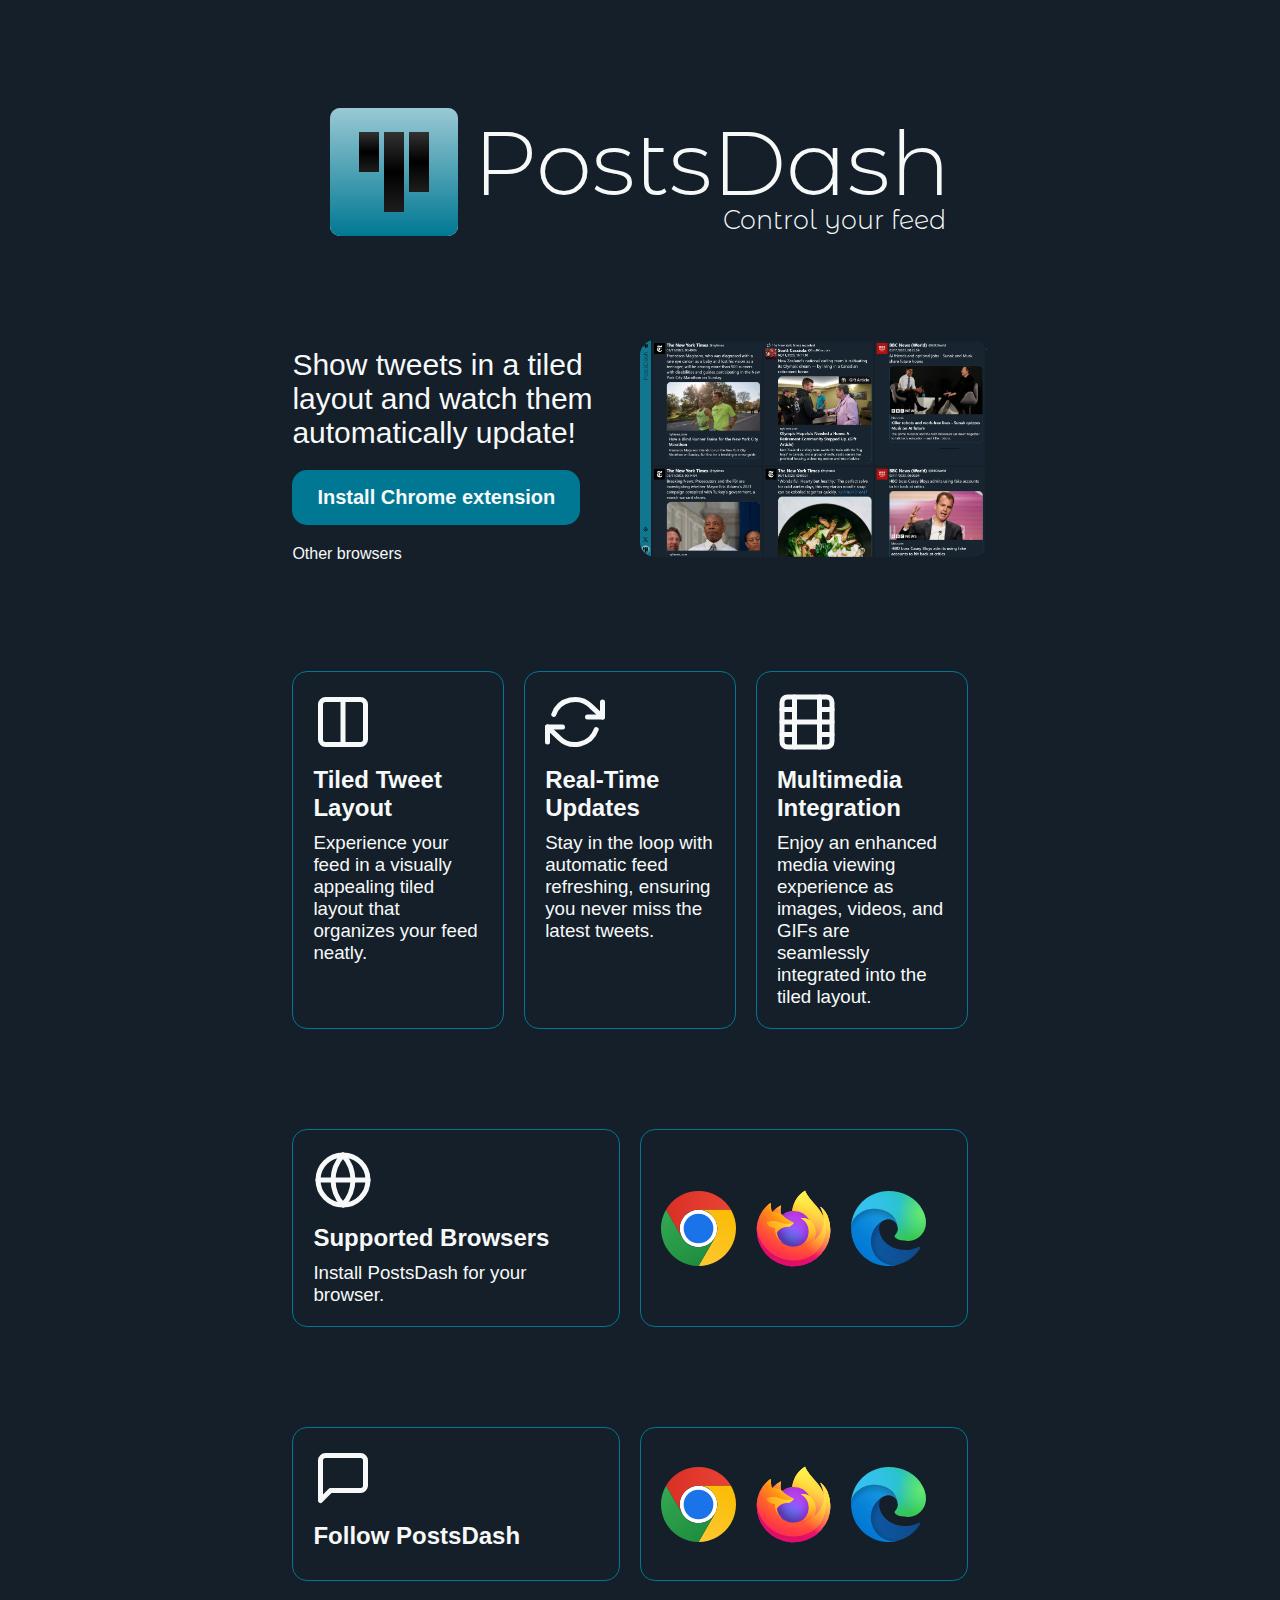
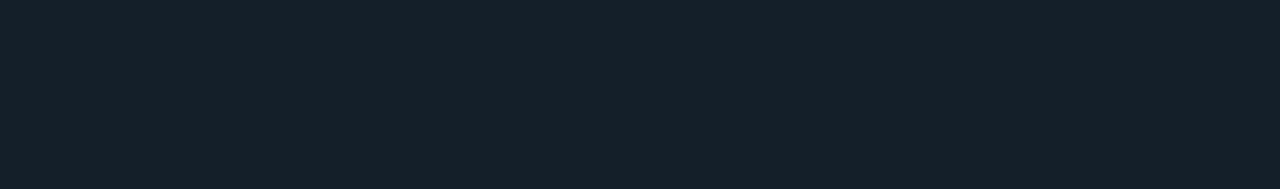
==== index.html @ 72c4cdf2 "Changed folder structure." ====
<!DOCTYPE html>
<html>

<head>
    <meta charset="UTF-8">
    <meta name="viewport" content="width=device-width, initial-scale=1.0">
    <title>Get PostsDash for your browser</title>
    <meta name="description" content="Install PostsDash, the ultimate browser extension for Twitter / X users! Experience tweets in a visually appealing tiled layout, stay updated with real-time content and enhance your Twitter experience with our user-friendly extension.">

    <script type="application/ld+json">
        {
            "@context": "http://schema.org",
            "@type": "Organization",
            "name": "PostsDash",
            "description": "A browser extension to visualize tweets in a tiled layout and shows new tweets automatically.",
            "url": "https://postsdash.com",
            "logo": "http://postsdash.com/images/logo.png",
            "email": "mail@postsdash.com"
        }
    </script>

    <script src="js/script.js"></script>
    <link rel="stylesheet" href="css/styles.css">
</head>

<body>
    <div class="contentArea">
        <div class="topSpacer"></div>
        <div class="logoContainer">
            <div class="iconContainer">
                <img class="icon" src="images/logo.svg">
            </div>
            <div class="textContainer">
                <div class="logo">PostsDash</div>
                <div class="slogan">Control your feed</div>
            </div>
        </div>
        <div class="installContainer">
            <div class="infoPanel">
                <h1 class="infoText">Show tweets in a tiled layout and watch them automatically update!</h1>
                <div class="installButton">Install</div>
                <a class="otherBrowsersLink" href="#browsers">Other browsers</a>
            </div>
            <div class="screenshotPanel">
                <img class="screenshot" src="images/screenshot.png">
            </div>
        </div>
        <div class="featureContainer">
            <div class="feature">
                <svg class="featureIcon" xmlns="http://www.w3.org/2000/svg" width="24" height="24" viewBox="0 0 24 24" fill="none" stroke="currentColor"
                    stroke-width="2" stroke-linecap="round" stroke-linejoin="round" class="feather feather-columns">
                    <path d="M12 3h7a2 2 0 0 1 2 2v14a2 2 0 0 1-2 2h-7m0-18H5a2 2 0 0 0-2 2v14a2 2 0 0 0 2 2h7m0-18v18"></path>
                </svg>
                <h2 class="featureTitle">Tiled Tweet Layout</h2>
                <h3 class="featureText">Experience your feed in a visually appealing tiled layout that organizes your feed neatly.</h3>
            </div>
            <div class="feature">
                <svg class="featureIcon" xmlns="http://www.w3.org/2000/svg" width="24" height="24" viewBox="0 0 24 24" fill="none" stroke="currentColor"
                    stroke-width="2" stroke-linecap="round" stroke-linejoin="round" class="feather feather-refresh-cw">
                    <polyline points="23 4 23 10 17 10"></polyline>
                    <polyline points="1 20 1 14 7 14"></polyline>
                    <path d="M3.51 9a9 9 0 0 1 14.85-3.36L23 10M1 14l4.64 4.36A9 9 0 0 0 20.49 15"></path>
                </svg>
                <h2 class="featureTitle">Real-Time Updates</h2>
                <h3 class="featureText">Stay in the loop with automatic feed refreshing, ensuring you never miss the latest tweets.</h3>
            </div>
            <div class="feature">
                <svg class="featureIcon" xmlns="http://www.w3.org/2000/svg" width="24" height="24" viewBox="0 0 24 24" fill="none"
                    stroke="currentColor" stroke-width="2" stroke-linecap="round" stroke-linejoin="round" class="feather feather-film">
                    <rect x="2" y="2" width="20" height="20" rx="2.18" ry="2.18"></rect>
                    <line x1="7" y1="2" x2="7" y2="22"></line>
                    <line x1="17" y1="2" x2="17" y2="22"></line>
                    <line x1="2" y1="12" x2="22" y2="12"></line>
                    <line x1="2" y1="7" x2="7" y2="7"></line>
                    <line x1="2" y1="17" x2="7" y2="17"></line>
                    <line x1="17" y1="17" x2="22" y2="17"></line>
                    <line x1="17" y1="7" x2="22" y2="7"></line>
                </svg>
                <h2 class="featureTitle">Multimedia Integration</h2>
                <h3 class="featureText">Enjoy an enhanced media viewing experience as images, videos, and GIFs are seamlessly integrated into the tiled layout.</h3>
            </div>
        </div>
        <div id="browsers" class="browserContainer">
            <div class="feature">
                <svg class="featureIcon" xmlns="http://www.w3.org/2000/svg" width="24" height="24" viewBox="0 0 24 24" fill="none" stroke="currentColor"
                    stroke-width="2" stroke-linecap="round" stroke-linejoin="round" class="feather feather-globe">
                    <circle cx="12" cy="12" r="10"></circle>
                    <line x1="2" y1="12" x2="22" y2="12"></line>
                    <path d="M12 2a15.3 15.3 0 0 1 4 10 15.3 15.3 0 0 1-4 10 15.3 15.3 0 0 1-4-10 15.3 15.3 0 0 1 4-10z"></path>
                </svg>
                <h2 class="featureTitle">Supported Browsers</h2>
                <h3 class="featureText">Install PostsDash for your browser.</h3>
            </div>
            <div class="feature centeredIcons">
                <img class="browserIcon" src="images/chrome.svg">
                <img class="browserIcon" src="images/firefox.svg">
                <img class="browserIcon" src="images/edge.svg">
            </div>
        </div>
        <div id="social" class="socialContainer">
            <div class="feature">
                <svg class="featureIcon" xmlns="http://www.w3.org/2000/svg" width="24" height="24" viewBox="0 0 24 24" fill="none" stroke="currentColor"
                    stroke-width="2" stroke-linecap="round" stroke-linejoin="round" class="feather feather-message-square">
                    <path d="M21 15a2 2 0 0 1-2 2H7l-4 4V5a2 2 0 0 1 2-2h14a2 2 0 0 1 2 2z"></path>
                </svg>
                <h2 class="featureTitle">Follow PostsDash</h2>
            </div>
            <div class="feature centeredIcons">
                <img class="browserIcon" src="images/chrome.svg">
                <img class="browserIcon" src="images/firefox.svg">
                <img class="browserIcon" src="images/edge.svg">
            </div>
        </div>
        <div class="bottomSpacer"></div>
    </div>
</body>

</html>
---- css/styles.css ----
:root {
    --sidebar-colour: rgba(0, 120, 147, 1);
    --sidebar-colour-hover: rgb(1, 131, 160);
}

@font-face {
    font-family: "logofont";
    src: url(../fonts/logofont.ttf);
}

html {
    scroll-behavior: smooth;
}

body {
    color: rgb(247, 249, 249);
    background-color: hsl(210, 34%, 12%);
    scrollbar-color: var(--sidebar-colour) rgba(0, 0, 0, 0);
    font-family: -apple-system, BlinkMacSystemFont, "Segoe UI", Roboto, Helvetica, Arial, sans-serif;
}

.contentArea {
    width: 55%;
    display: flex;
    margin: 0px auto;
    flex-direction: column;
}

.topSpacer,
.bottomSpacer {
    height: 100px;
}

.logoContainer {
    display: flex;
    width: 100%;
    cursor: default;
    margin-bottom: 100px;
    flex-direction: row;
    justify-content: center;
    font-family: 'logofont';
}

.textContainer {
    display: flex;
    margin-left: 15px;
    flex-direction: column;
}

.logo {
    font-size: 90px;
}

.slogan {
    display: flex;
    margin-top: -14px;
    font-size: 25.5px;
    margin-right: 5px;
    justify-content: end;
}

.installContainer {
    display: flex;
    align-items: center;
    margin-bottom: 100px;
    justify-content: center;
}

.featureContainer,
.browserContainer,
.socialContainer {
    display: flex;
    margin-bottom: 100px;
}

.browserIcon {
    width: 75px;
    margin-right: 20px;
}

.browserIcon:hover {
    cursor: pointer;
}

p {
    margin: 5px;
    font-size: 20px;
}

.infoPanel {
    width: 50%;
}

.infoText {
    font-size: 30px;
    margin-bottom: 20px;
}

h1,
h2,
h3 {
    margin-top: unset;
    font-weight: unset;
    margin-bottom: unset;
}

.installButton {
    display: flex;
    height: 55px;
    font-size: 20px;
    padding: 0 25px;
    font-weight: bold;
    width: fit-content;
    border-radius: 15px;
    margin-bottom: 20px;
    align-items: center;
    justify-content: center;
    background-color: rgba(0, 120, 147, 1);
}

.otherBrowsersLink {
    all: unset;
    cursor: pointer;
    font-weight: lighter;
}

.screenshotPanel {
    width: 50%;
}

.screenshot {
    width: 100%;
    margin-bottom: 10px;
    border-radius: 15px;
}

.feature {
    flex: 1;
    padding: 20px;
    border: 1px solid rgba(0, 120, 147, 1);
    margin-right: 20px;
    border-radius: 15px;
}

.centeredIcons {
    display: flex;
    align-items: center;
    justify-content: center;
}

.featureIcon {
    width: 60px;
    height: 60px;
    margin-bottom: 10px;
}

.featureTitle {
    font-weight: bold;
    font-size: 24px;
    margin-bottom: 10px;
}

body::-webkit-scrollbar {
    width: 7px;
    /* Width of vertical scrollbar */
    height: 7px;
    /* Height of horizontal scrollbar */
}

/* Track */
body::-webkit-scrollbar-track {
    /* Track color */
    background: rgba(0, 0, 0, 0);
}

/* Handle */
body::-webkit-scrollbar-thumb {
    /* Handle color */
    border-radius: 5px;
    background: var(--sidebar-colour);
}

/* Handle on hover */
body::-webkit-scrollbar-thumb:hover {
    /* Handle color on hover */
    background: var(--sidebar-colour-hover);
}
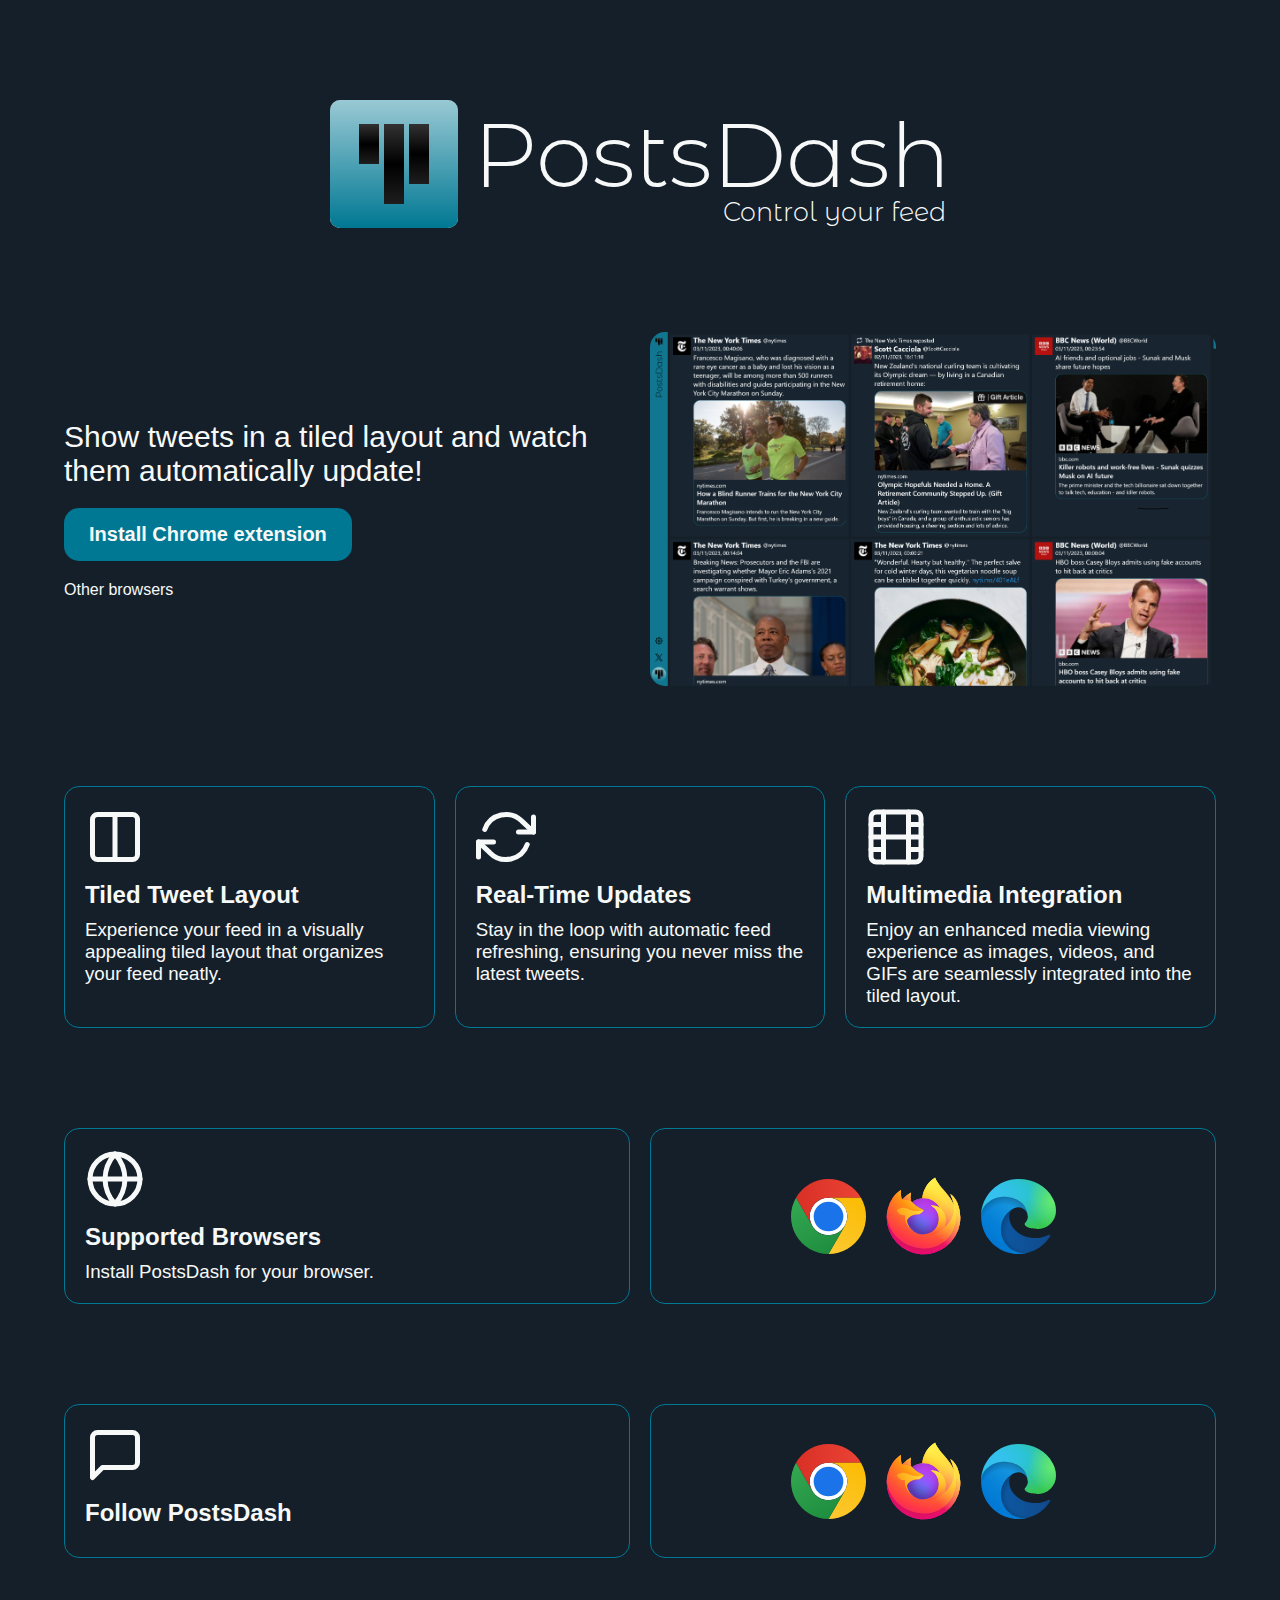
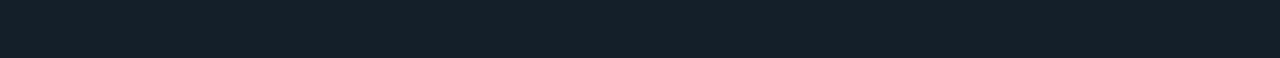
==== commit 4e7d7734: "Added link preview properties." ====
--- a/index.html
+++ b/index.html
@@ -6,6 +6,12 @@
     <meta name="viewport" content="width=device-width, initial-scale=1.0">
     <title>Get PostsDash for your browser</title>
     <meta name="description" content="Install PostsDash, the ultimate browser extension for Twitter / X users! Experience tweets in a visually appealing tiled layout, stay updated with real-time content and enhance your Twitter experience with our user-friendly extension.">
+
+    <meta property="og:title" content="PostsDash">
+    <meta property="og:description" content="Install PostsDash, the ultimate browser extension for Twitter / X users! Experience tweets in a visually appealing tiled layout, stay updated with real-time content and enhance your Twitter experience with our user-friendly extension.">
+    <meta property="og:image" content="https://postsdash.com/linkpreview.png">
+    <meta property="og:url" content="https://postsdash.com">
+    <meta property="og:type" content="website">
 
     <script type="application/ld+json">
         {
--- a/css/styles.css
+++ b/css/styles.css
@@ -1,6 +1,7 @@
 :root {
     --sidebar-colour: rgba(0, 120, 147, 1);
     --sidebar-colour-hover: rgb(1, 131, 160);
+    --sidebar-colour-active: rgb(2, 111, 135);
 }
 
 @font-face {
@@ -13,6 +14,7 @@
 }
 
 body {
+    margin: 0px;
     color: rgb(247, 249, 249);
     background-color: hsl(210, 34%, 12%);
     scrollbar-color: var(--sidebar-colour) rgba(0, 0, 0, 0);
@@ -20,30 +22,32 @@
 }
 
 .contentArea {
-    width: 55%;
+    width: 90%;
+    gap: 100px;
     display: flex;
     margin: 0px auto;
+    max-width: 1400px;
     flex-direction: column;
 }
 
 .topSpacer,
 .bottomSpacer {
-    height: 100px;
+    height: 0px;
 }
 
 .logoContainer {
-    display: flex;
+    gap: 15px;
     width: 100%;
+    display: flex;
     cursor: default;
-    margin-bottom: 100px;
+    flex-wrap: wrap;
     flex-direction: row;
-    justify-content: center;
     font-family: 'logofont';
+    justify-content: center;
 }
 
 .textContainer {
     display: flex;
-    margin-left: 15px;
     flex-direction: column;
 }
 
@@ -60,17 +64,19 @@
 }
 
 .installContainer {
-    display: flex;
+    gap: 20px;
+    display: flex;
+    flex-wrap: wrap;
     align-items: center;
-    margin-bottom: 100px;
     justify-content: center;
 }
 
 .featureContainer,
 .browserContainer,
 .socialContainer {
-    display: flex;
-    margin-bottom: 100px;
+    gap: 20px;
+    display: flex;
+    flex-wrap: wrap;
 }
 
 .browserIcon {
@@ -87,13 +93,17 @@
     font-size: 20px;
 }
 
-.infoPanel {
+.infoPanel, .screenshotPanel {
+    flex: 1;
+    gap: 20px;
     width: 50%;
+    display: flex;
+    min-width: 195px;
+    flex-direction: column;
 }
 
 .infoText {
     font-size: 30px;
-    margin-bottom: 20px;
 }
 
 h1,
@@ -106,40 +116,51 @@
 
 .installButton {
     display: flex;
-    height: 55px;
     font-size: 20px;
-    padding: 0 25px;
+    cursor: pointer;
+    padding: 15px 25px;
     font-weight: bold;
     width: fit-content;
     border-radius: 15px;
-    margin-bottom: 20px;
     align-items: center;
+    height: fit-content;
     justify-content: center;
     background-color: rgba(0, 120, 147, 1);
+    transition: background-color 0.3s ease-out 0s;
+}
+
+.installButton:hover {
+    background-color: var(--sidebar-colour-hover);
+}
+
+.installButton:active {
+    background-color: var(--sidebar-colour-active);
 }
 
 .otherBrowsersLink {
     all: unset;
     cursor: pointer;
+    width: fit-content;
     font-weight: lighter;
 }
 
-.screenshotPanel {
-    width: 50%;
+.otherBrowsersLink:hover {
+    text-decoration: underline;
 }
 
 .screenshot {
     width: 100%;
-    margin-bottom: 10px;
     border-radius: 15px;
 }
 
 .feature {
-    flex: 1;
+    flex: 1 1 0px;
     padding: 20px;
+    min-width: 195px;
+    border-radius: 15px;
+    box-sizing: border-box;
+    width: calc(33.3333% - 20px);
     border: 1px solid rgba(0, 120, 147, 1);
-    margin-right: 20px;
-    border-radius: 15px;
 }
 
 .centeredIcons {
@@ -184,4 +205,22 @@
 body::-webkit-scrollbar-thumb:hover {
     /* Handle color on hover */
     background: var(--sidebar-colour-hover);
-}+}
+
+@media screen and (max-width: 768px) {
+    .contentArea {
+        gap: 50px;
+    }
+
+    .logo {
+        font-size: calc(100% + 13.4vw);
+    }
+    
+    .slogan {
+        font-size: calc(100% + 0.9vw);
+    }
+
+    .infoText {
+        font-size: calc(100% + 1.5vw);
+    }
+}
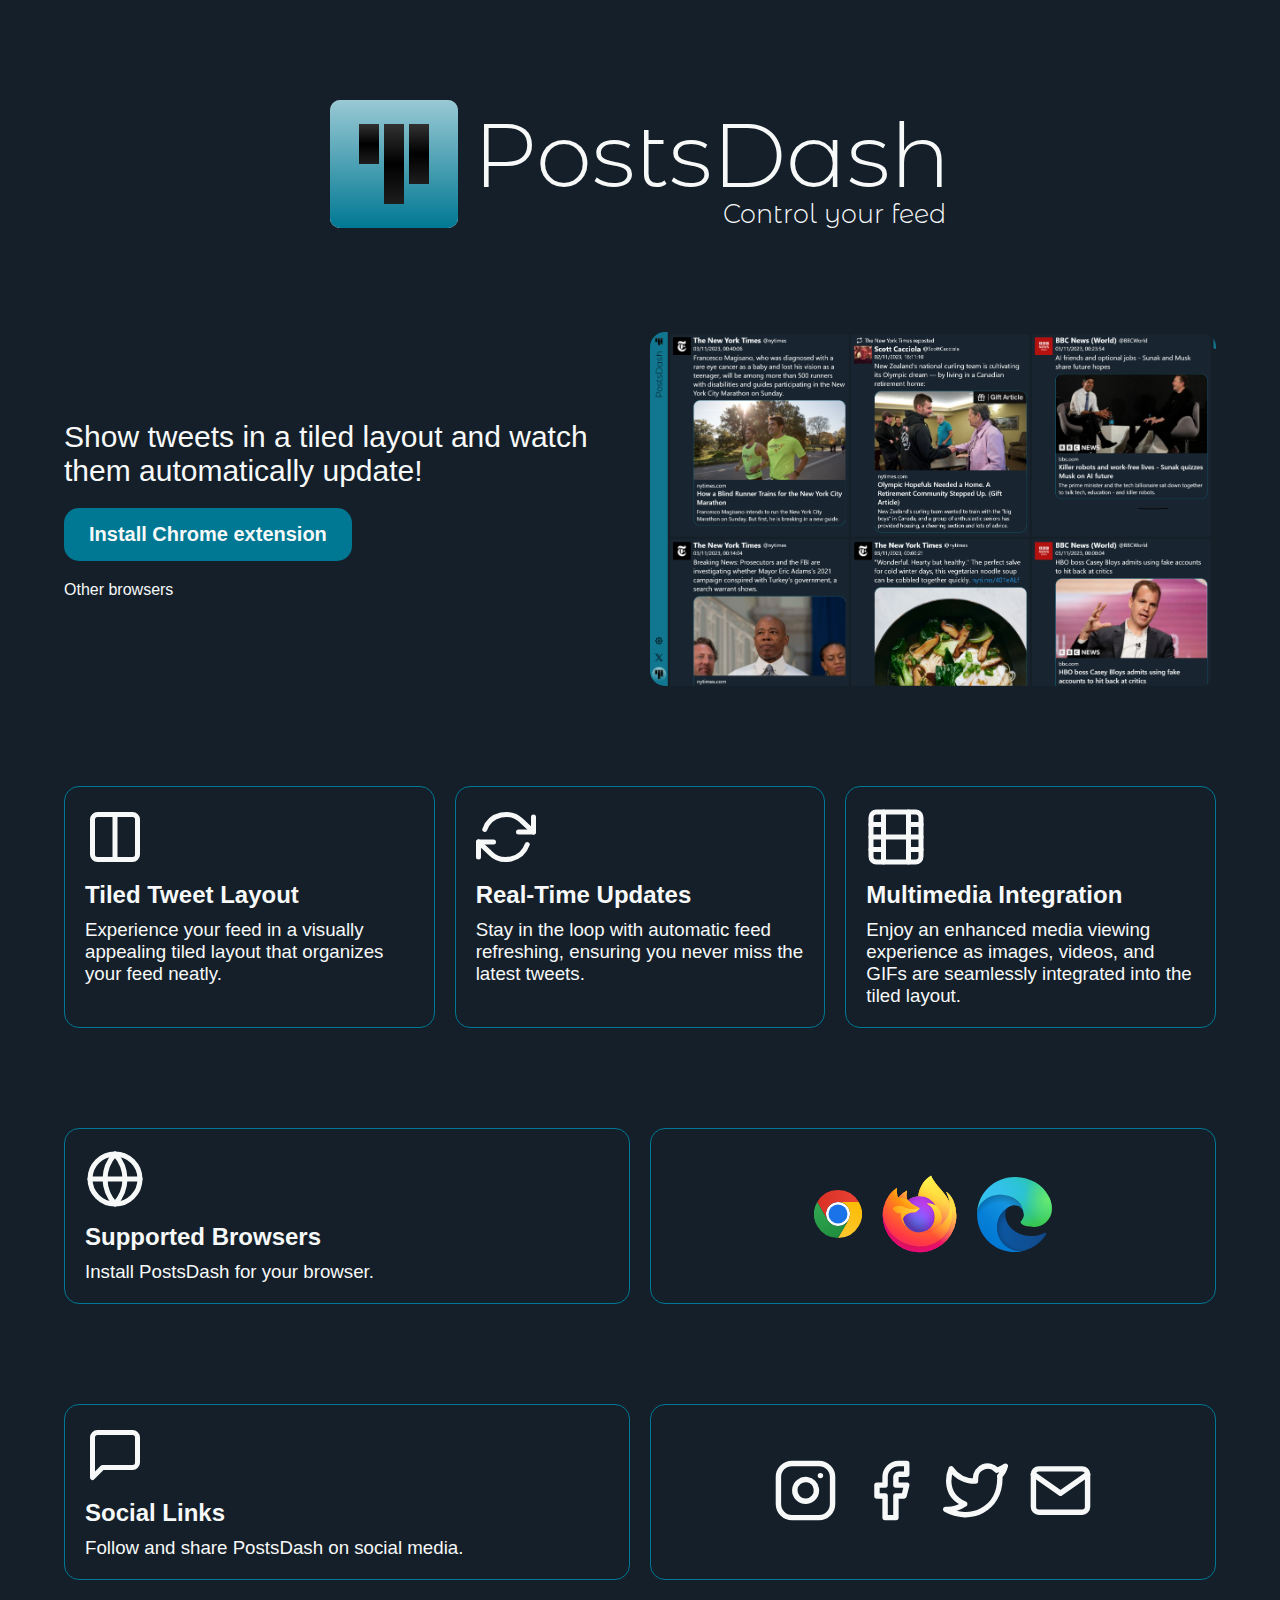
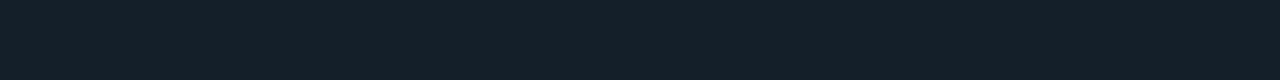
==== commit d2e762df: "Added social media icons and all links." ====
--- a/index.html
+++ b/index.html
@@ -5,11 +5,15 @@
     <meta charset="UTF-8">
     <meta name="viewport" content="width=device-width, initial-scale=1.0">
     <title>Get PostsDash for your browser</title>
-    <meta name="description" content="Install PostsDash, the ultimate browser extension for Twitter / X users! Experience tweets in a visually appealing tiled layout, stay updated with real-time content and enhance your Twitter experience with our user-friendly extension.">
+    <link rel="icon" type="image/x-icon" href="images/favicon.ico">
+
+    <meta name="description"
+        content="Install PostsDash, the ultimate browser extension for Twitter / X users! Experience tweets in a visually appealing tiled layout, stay updated with real-time content and enhance your Twitter experience with our user-friendly extension.">
 
     <meta property="og:title" content="PostsDash">
-    <meta property="og:description" content="Install PostsDash, the ultimate browser extension for Twitter / X users! Experience tweets in a visually appealing tiled layout, stay updated with real-time content and enhance your Twitter experience with our user-friendly extension.">
-    <meta property="og:image" content="https://postsdash.com/linkpreview.png">
+    <meta property="og:description"
+        content="Install PostsDash, the ultimate browser extension for Twitter / X users! Experience tweets in a visually appealing tiled layout, stay updated with real-time content and enhance your Twitter experience with our user-friendly extension.">
+    <meta property="og:image" content="https://andrezammit.github.io/postsdashsite/images/linkpreview.png">
     <meta property="og:url" content="https://postsdash.com">
     <meta property="og:type" content="website">
 
@@ -32,19 +36,23 @@
 <body>
     <div class="contentArea">
         <div class="topSpacer"></div>
-        <div class="logoContainer">
-            <div class="iconContainer">
-                <img class="icon" src="images/logo.svg">
+        <a href="#">
+            <div class="logoContainer">
+                <div class="iconContainer">
+                    <img class="icon" src="images/logo.svg">
+                </div>
+                <div class="textContainer">
+                    <div class="logo">PostsDash</div>
+                    <div class="slogan">Control your feed</div>
+                </div>
             </div>
-            <div class="textContainer">
-                <div class="logo">PostsDash</div>
-                <div class="slogan">Control your feed</div>
-            </div>
-        </div>
+        </a>
         <div class="installContainer">
             <div class="infoPanel">
                 <h1 class="infoText">Show tweets in a tiled layout and watch them automatically update!</h1>
-                <div class="installButton">Install</div>
+                <a href="" target="_blank" class="installButtonLink">
+                    <div class="installButton">Install</div>
+                </a>
                 <a class="otherBrowsersLink" href="#browsers">Other browsers</a>
             </div>
             <div class="screenshotPanel">
@@ -53,26 +61,32 @@
         </div>
         <div class="featureContainer">
             <div class="feature">
-                <svg class="featureIcon" xmlns="http://www.w3.org/2000/svg" width="24" height="24" viewBox="0 0 24 24" fill="none" stroke="currentColor"
-                    stroke-width="2" stroke-linecap="round" stroke-linejoin="round" class="feather feather-columns">
-                    <path d="M12 3h7a2 2 0 0 1 2 2v14a2 2 0 0 1-2 2h-7m0-18H5a2 2 0 0 0-2 2v14a2 2 0 0 0 2 2h7m0-18v18"></path>
+                <svg class="featureIcon" xmlns="http://www.w3.org/2000/svg" width="24" height="24" viewBox="0 0 24 24"
+                    fill="none" stroke="currentColor" stroke-width="2" stroke-linecap="round" stroke-linejoin="round"
+                    class="feather feather-columns">
+                    <path d="M12 3h7a2 2 0 0 1 2 2v14a2 2 0 0 1-2 2h-7m0-18H5a2 2 0 0 0-2 2v14a2 2 0 0 0 2 2h7m0-18v18">
+                    </path>
                 </svg>
                 <h2 class="featureTitle">Tiled Tweet Layout</h2>
-                <h3 class="featureText">Experience your feed in a visually appealing tiled layout that organizes your feed neatly.</h3>
+                <h3 class="featureText">Experience your feed in a visually appealing tiled layout that organizes your
+                    feed neatly.</h3>
             </div>
             <div class="feature">
-                <svg class="featureIcon" xmlns="http://www.w3.org/2000/svg" width="24" height="24" viewBox="0 0 24 24" fill="none" stroke="currentColor"
-                    stroke-width="2" stroke-linecap="round" stroke-linejoin="round" class="feather feather-refresh-cw">
+                <svg class="featureIcon" xmlns="http://www.w3.org/2000/svg" width="24" height="24" viewBox="0 0 24 24"
+                    fill="none" stroke="currentColor" stroke-width="2" stroke-linecap="round" stroke-linejoin="round"
+                    class="feather feather-refresh-cw">
                     <polyline points="23 4 23 10 17 10"></polyline>
                     <polyline points="1 20 1 14 7 14"></polyline>
                     <path d="M3.51 9a9 9 0 0 1 14.85-3.36L23 10M1 14l4.64 4.36A9 9 0 0 0 20.49 15"></path>
                 </svg>
                 <h2 class="featureTitle">Real-Time Updates</h2>
-                <h3 class="featureText">Stay in the loop with automatic feed refreshing, ensuring you never miss the latest tweets.</h3>
+                <h3 class="featureText">Stay in the loop with automatic feed refreshing, ensuring you never miss the
+                    latest tweets.</h3>
             </div>
             <div class="feature">
-                <svg class="featureIcon" xmlns="http://www.w3.org/2000/svg" width="24" height="24" viewBox="0 0 24 24" fill="none"
-                    stroke="currentColor" stroke-width="2" stroke-linecap="round" stroke-linejoin="round" class="feather feather-film">
+                <svg class="featureIcon" xmlns="http://www.w3.org/2000/svg" width="24" height="24" viewBox="0 0 24 24"
+                    fill="none" stroke="currentColor" stroke-width="2" stroke-linecap="round" stroke-linejoin="round"
+                    class="feather feather-film">
                     <rect x="2" y="2" width="20" height="20" rx="2.18" ry="2.18"></rect>
                     <line x1="7" y1="2" x2="7" y2="22"></line>
                     <line x1="17" y1="2" x2="17" y2="22"></line>
@@ -83,39 +97,81 @@
                     <line x1="17" y1="7" x2="22" y2="7"></line>
                 </svg>
                 <h2 class="featureTitle">Multimedia Integration</h2>
-                <h3 class="featureText">Enjoy an enhanced media viewing experience as images, videos, and GIFs are seamlessly integrated into the tiled layout.</h3>
+                <h3 class="featureText">Enjoy an enhanced media viewing experience as images, videos, and GIFs are
+                    seamlessly integrated into the tiled layout.</h3>
             </div>
         </div>
         <div id="browsers" class="browserContainer">
             <div class="feature">
-                <svg class="featureIcon" xmlns="http://www.w3.org/2000/svg" width="24" height="24" viewBox="0 0 24 24" fill="none" stroke="currentColor"
-                    stroke-width="2" stroke-linecap="round" stroke-linejoin="round" class="feather feather-globe">
+                <svg class="featureIcon" xmlns="http://www.w3.org/2000/svg" width="24" height="24" viewBox="0 0 24 24"
+                    fill="none" stroke="currentColor" stroke-width="2" stroke-linecap="round" stroke-linejoin="round"
+                    class="feather feather-globe">
                     <circle cx="12" cy="12" r="10"></circle>
                     <line x1="2" y1="12" x2="22" y2="12"></line>
-                    <path d="M12 2a15.3 15.3 0 0 1 4 10 15.3 15.3 0 0 1-4 10 15.3 15.3 0 0 1-4-10 15.3 15.3 0 0 1 4-10z"></path>
+                    <path
+                        d="M12 2a15.3 15.3 0 0 1 4 10 15.3 15.3 0 0 1-4 10 15.3 15.3 0 0 1-4-10 15.3 15.3 0 0 1 4-10z">
+                    </path>
                 </svg>
                 <h2 class="featureTitle">Supported Browsers</h2>
                 <h3 class="featureText">Install PostsDash for your browser.</h3>
             </div>
             <div class="feature centeredIcons">
-                <img class="browserIcon" src="images/chrome.svg">
-                <img class="browserIcon" src="images/firefox.svg">
-                <img class="browserIcon" src="images/edge.svg">
+                <a href="chrome" target="_blank">
+                    <img class="browserIcon" src="images/chrome.svg">
+                </a>
+                <a href="firefox" target="_blank">
+                    <img class="browserIcon" src="images/firefox.svg">
+                </a>
+                <a href="edge" target="_blank">
+                    <img class="browserIcon" src="images/edge.svg">
+                </a>
             </div>
         </div>
         <div id="social" class="socialContainer">
             <div class="feature">
-                <svg class="featureIcon" xmlns="http://www.w3.org/2000/svg" width="24" height="24" viewBox="0 0 24 24" fill="none" stroke="currentColor"
-                    stroke-width="2" stroke-linecap="round" stroke-linejoin="round" class="feather feather-message-square">
+                <svg class="featureIcon" xmlns="http://www.w3.org/2000/svg" width="24" height="24" viewBox="0 0 24 24" fill="none"
+                    stroke="currentColor" stroke-width="2" stroke-linecap="round" stroke-linejoin="round"
+                    class="feather feather-message-square">
                     <path d="M21 15a2 2 0 0 1-2 2H7l-4 4V5a2 2 0 0 1 2-2h14a2 2 0 0 1 2 2z"></path>
                 </svg>
-                <h2 class="featureTitle">Follow PostsDash</h2>
-            </div>
-            <div class="feature centeredIcons">
-                <img class="browserIcon" src="images/chrome.svg">
-                <img class="browserIcon" src="images/firefox.svg">
-                <img class="browserIcon" src="images/edge.svg">
-            </div>
+                <h2 class="featureTitle">Social Links</h2>
+                <h3 class="featureText">Follow and share PostsDash on social media.</h3>
+                </div>
+                <div class="feature centeredIcons">
+                    <a href="instagram" target="_blank">
+                        <svg class="socialIcon" xmlns="http://www.w3.org/2000/svg" width="100%" viewBox="0 0 24 24"
+                            fill="none" stroke="currentColor" stroke-width="2" stroke-linecap="round" stroke-linejoin="round"
+                            class="feather feather-instagram">
+                            <rect x="2" y="2" width="20" height="20" rx="5" ry="5"></rect>
+                            <path d="M16 11.37A4 4 0 1 1 12.63 8 4 4 0 0 1 16 11.37z"></path>
+                            <line x1="17.5" y1="6.5" x2="17.51" y2="6.5"></line>
+                        </svg>
+                    </a>
+                    <a href="facebook" target="_blank">
+                        <svg class="socialIcon" xmlns="http://www.w3.org/2000/svg" width="100%" viewBox="0 0 24 24"
+                            fill="none" stroke="currentColor" stroke-width="2" stroke-linecap="round" stroke-linejoin="round"
+                            class="feather feather-facebook">
+                            <path d="M18 2h-3a5 5 0 0 0-5 5v3H7v4h3v8h4v-8h3l1-4h-4V7a1 1 0 0 1 1-1h3z"></path>
+                        </svg>
+                    </a>
+                    <a href="x" target="_blank">
+                        <svg class="socialIcon" xmlns="http://www.w3.org/2000/svg" width="100%" viewBox="0 0 24 24"
+                            fill="none" stroke="currentColor" stroke-width="2" stroke-linecap="round" stroke-linejoin="round"
+                            class="feather feather-twitter">
+                            <path
+                                d="M23 3a10.9 10.9 0 0 1-3.14 1.53 4.48 4.48 0 0 0-7.86 3v1A10.66 10.66 0 0 1 3 4s-4 9 5 13a11.64 11.64 0 0 1-7 2c9 5 20 0 20-11.5a4.5 4.5 0 0 0-.08-.83A7.72 7.72 0 0 0 23 3z">
+                            </path>
+                        </svg>
+                    </a>
+                    <a href="mailto:mail@postsdash.com" target="_blank">
+                        <svg class="socialIcon" xmlns="http://www.w3.org/2000/svg" width="100%" viewBox="0 0 24 24"
+                            fill="none" stroke="currentColor" stroke-width="2" stroke-linecap="round" stroke-linejoin="round"
+                            class="feather feather-mail">
+                            <path d="M4 4h16c1.1 0 2 .9 2 2v12c0 1.1-.9 2-2 2H4c-1.1 0-2-.9-2-2V6c0-1.1.9-2 2-2z"></path>
+                            <polyline points="22,6 12,13 2,6"></polyline>
+                        </svg>
+                    </a>
+                </div>
         </div>
         <div class="bottomSpacer"></div>
     </div>
--- a/css/styles.css
+++ b/css/styles.css
@@ -21,6 +21,12 @@
     font-family: -apple-system, BlinkMacSystemFont, "Segoe UI", Roboto, Helvetica, Arial, sans-serif;
 }
 
+a {
+    cursor: pointer;
+    text-decoration: unset;
+    color: rgb(247, 249, 249);
+}
+
 .contentArea {
     width: 90%;
     gap: 100px;
@@ -39,7 +45,6 @@
     gap: 15px;
     width: 100%;
     display: flex;
-    cursor: default;
     flex-wrap: wrap;
     flex-direction: row;
     font-family: 'logofont';
@@ -57,7 +62,7 @@
 
 .slogan {
     display: flex;
-    margin-top: -14px;
+    margin-top: -12px;
     font-size: 25.5px;
     margin-right: 5px;
     justify-content: end;
@@ -80,13 +85,23 @@
 }
 
 .browserIcon {
-    width: 75px;
-    margin-right: 20px;
+    height: auto;
+    max-width: 75px;
 }
 
 .browserIcon:hover {
     cursor: pointer;
 }
+
+.socialIcon {
+    gap: 20px;
+    height: auto;
+    max-width: 65px;
+}
+
+/* .socialIcon:hover {
+    background-color: hsl(210, 34%, 20%);
+} */
 
 p {
     margin: 5px;
@@ -138,7 +153,6 @@
 }
 
 .otherBrowsersLink {
-    all: unset;
     cursor: pointer;
     width: fit-content;
     font-weight: lighter;
@@ -154,6 +168,7 @@
 }
 
 .feature {
+    gap: 20px;
     flex: 1 1 0px;
     padding: 20px;
     min-width: 195px;
@@ -213,11 +228,15 @@
     }
 
     .logo {
-        font-size: calc(100% + 13.4vw);
+        font-size: calc(100% + 11.5vw);
     }
     
+    .textContainer {
+        margin-top: -10px;
+    }
+
     .slogan {
-        font-size: calc(100% + 0.9vw);
+        font-size: calc(100% + 0.4vw);
     }
 
     .infoText {
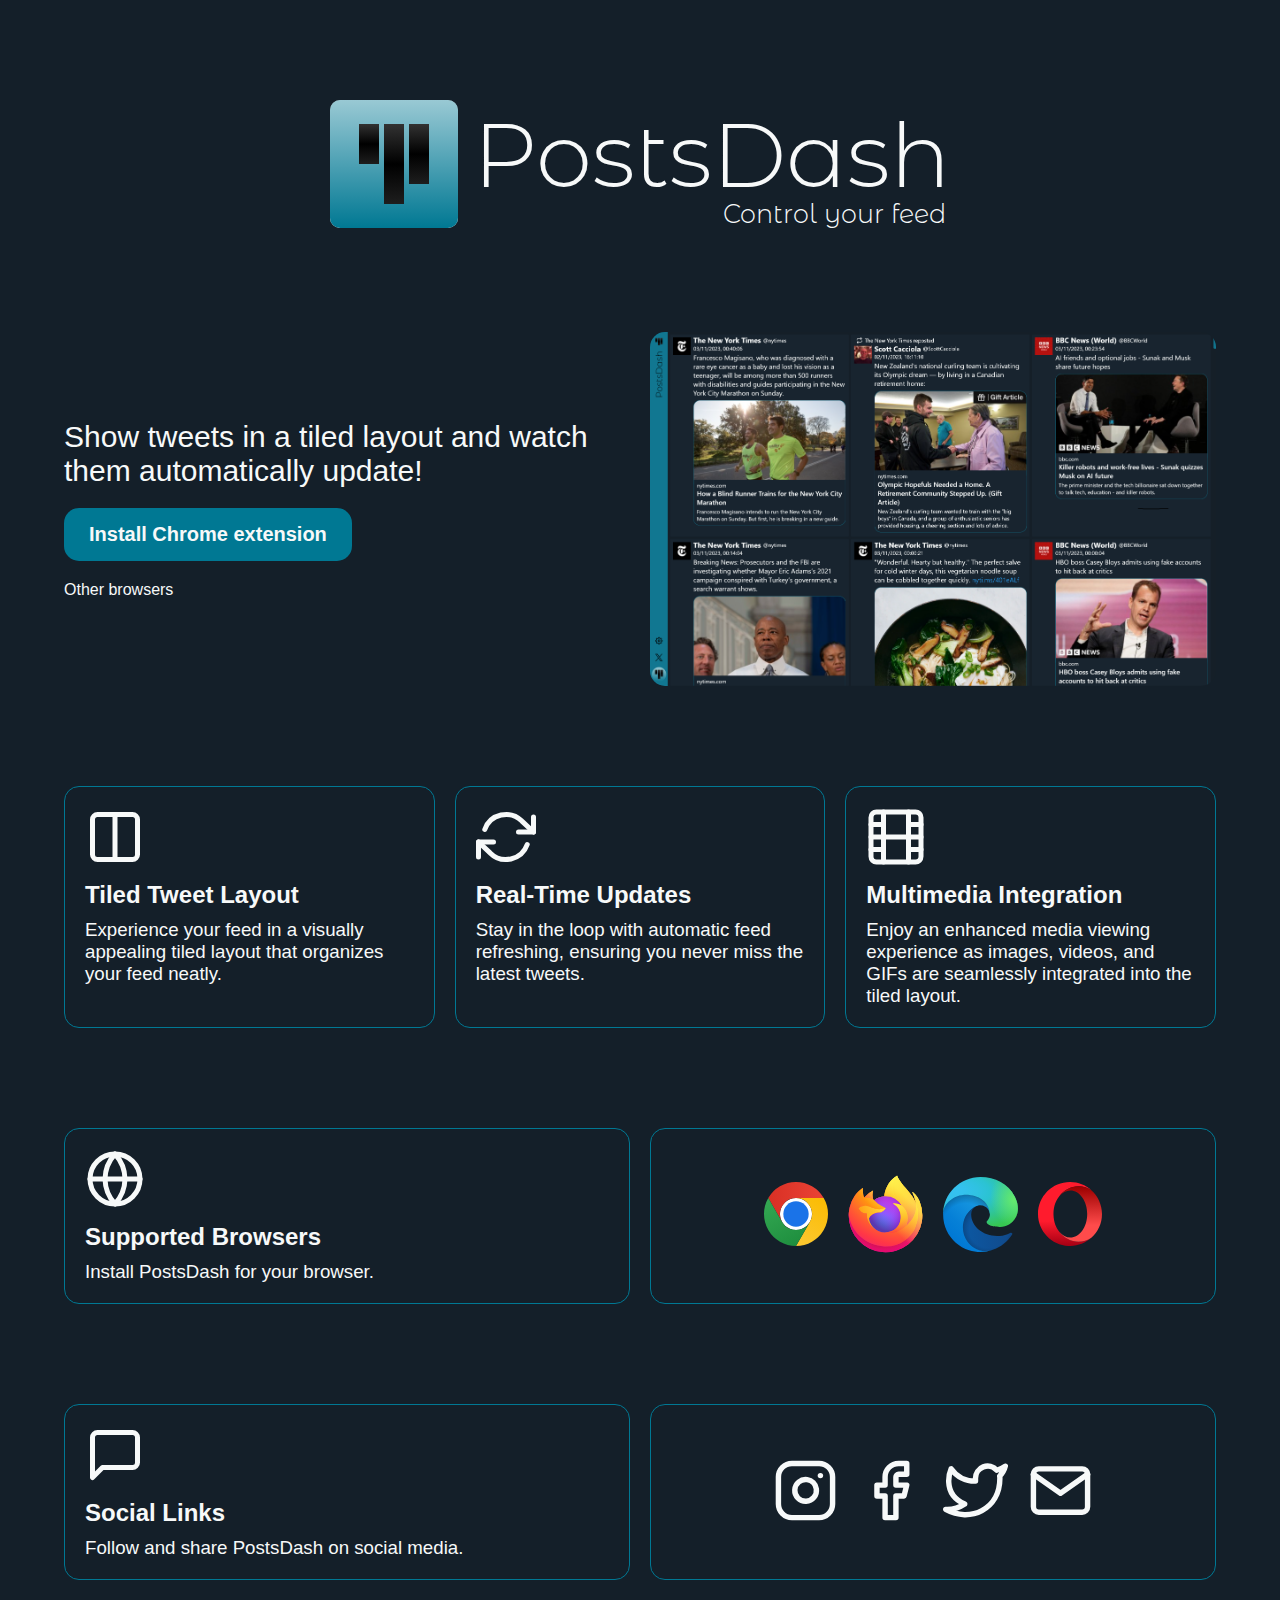
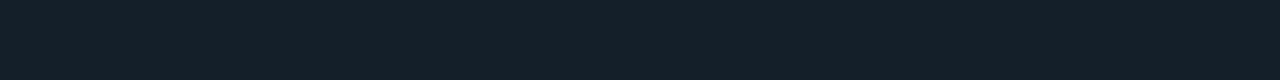
==== commit cbaf195e: "Added Opera browser link." ====
--- a/index.html
+++ b/index.html
@@ -125,6 +125,9 @@
                 <a href="edge" target="_blank">
                     <img class="browserIcon" src="images/edge.svg">
                 </a>
+                <a href="opera" target="_blank">
+                    <img class="browserIcon" src="images/opera.svg">
+                </a>
             </div>
         </div>
         <div id="social" class="socialContainer">
--- a/css/styles.css
+++ b/css/styles.css
@@ -86,6 +86,7 @@
 
 .browserIcon {
     height: auto;
+    min-width: 64px;
     max-width: 75px;
 }
 
